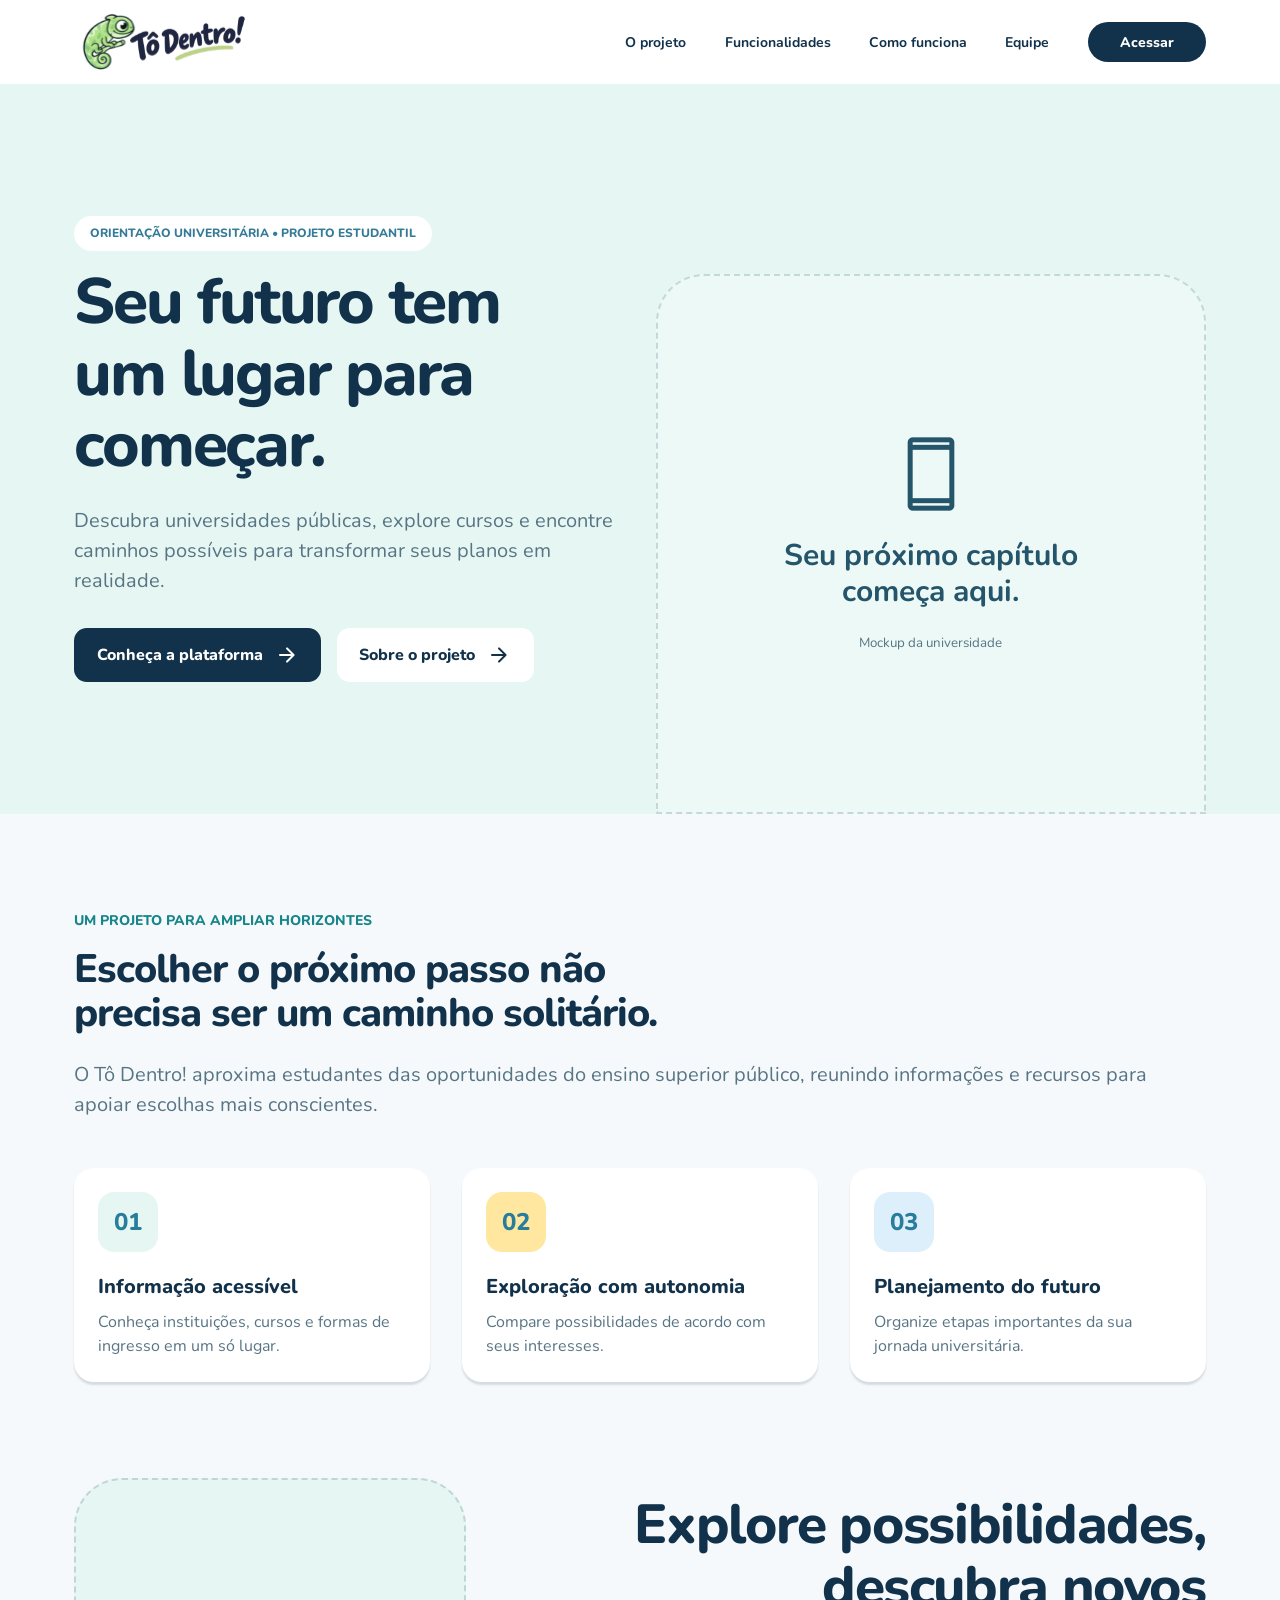
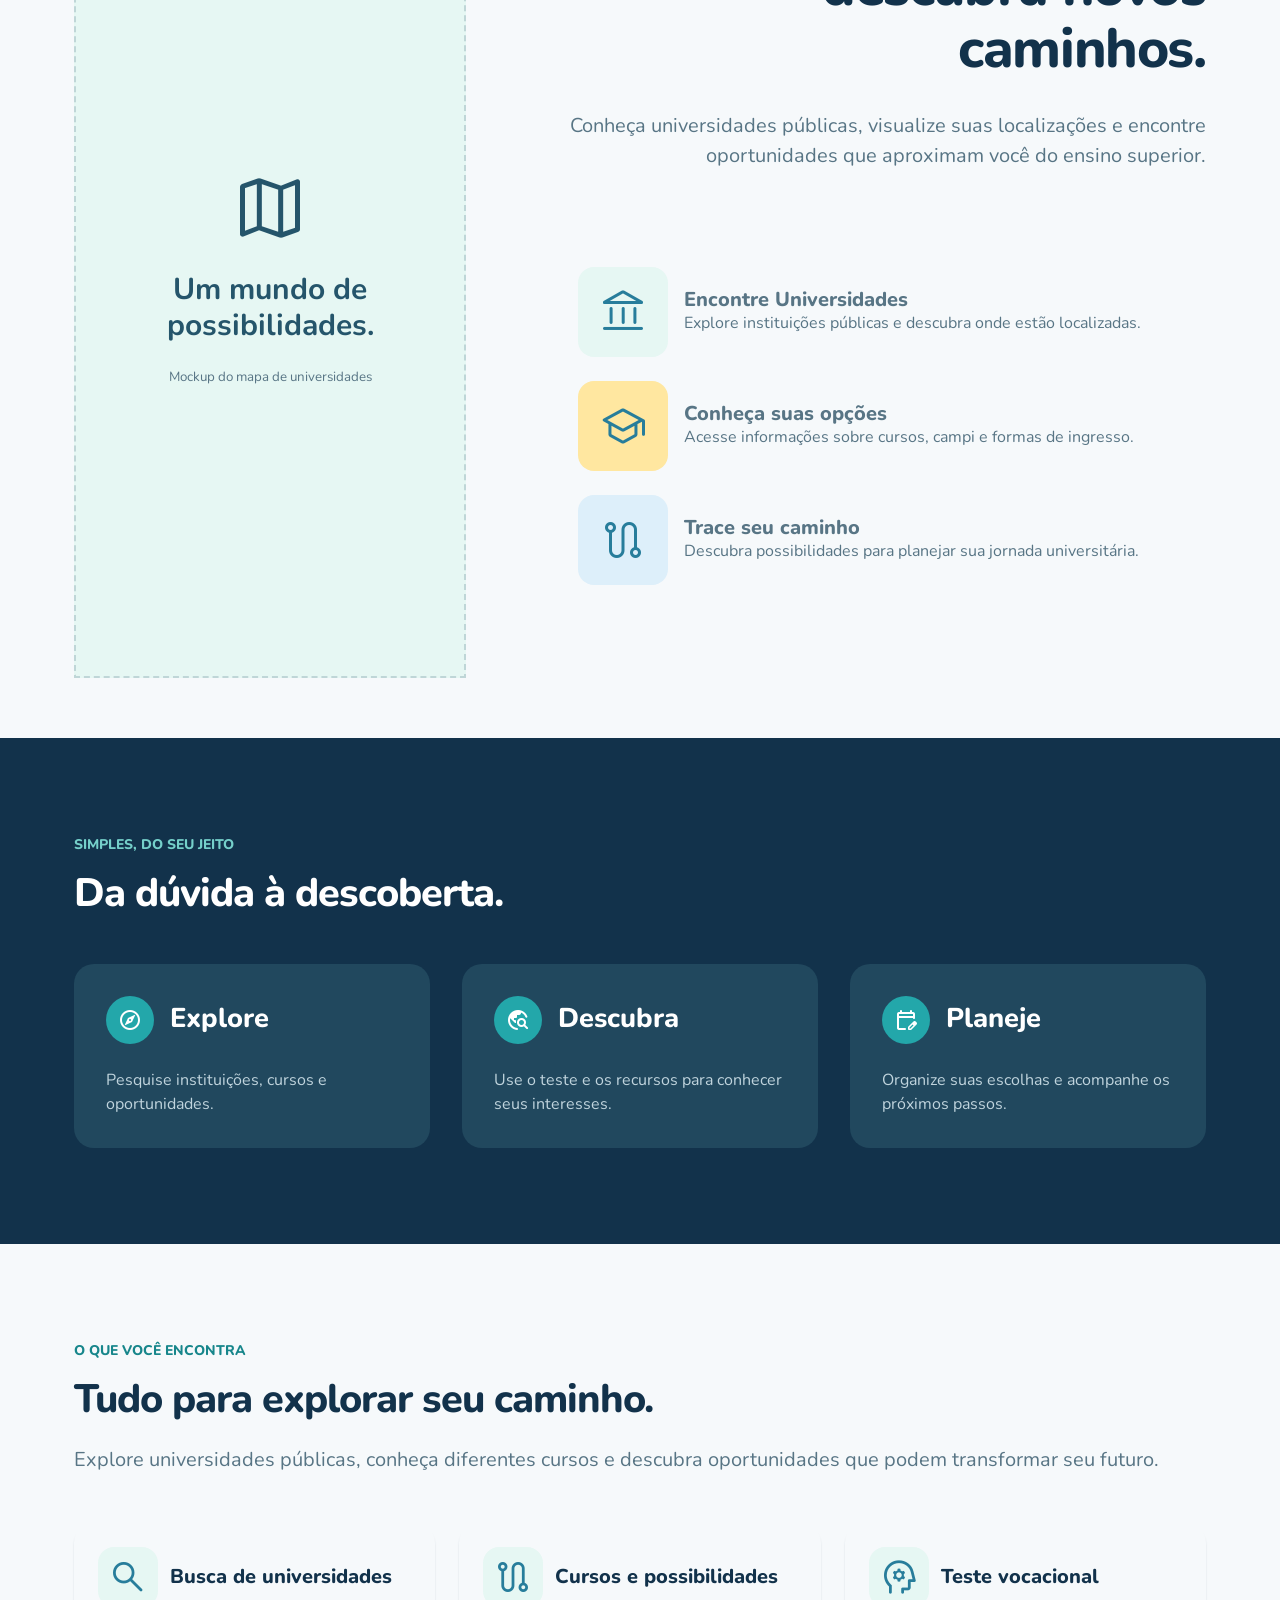
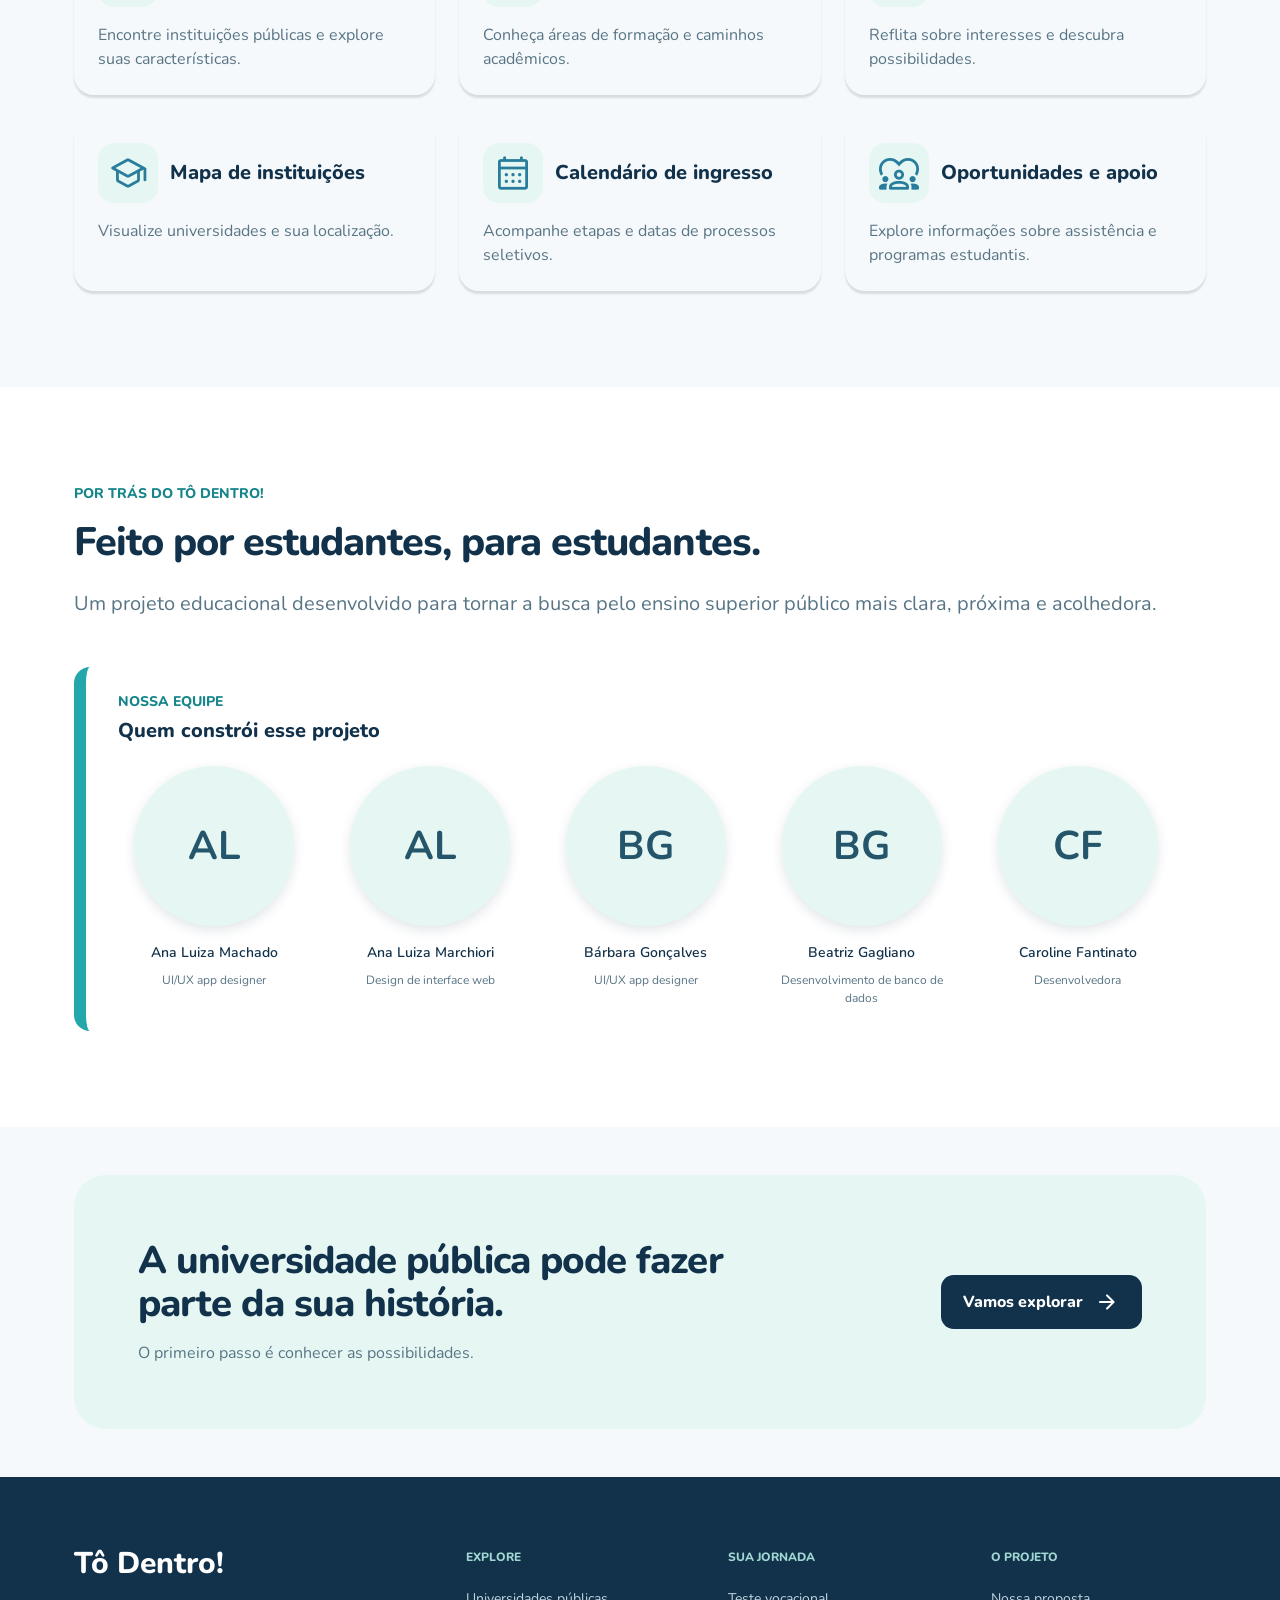
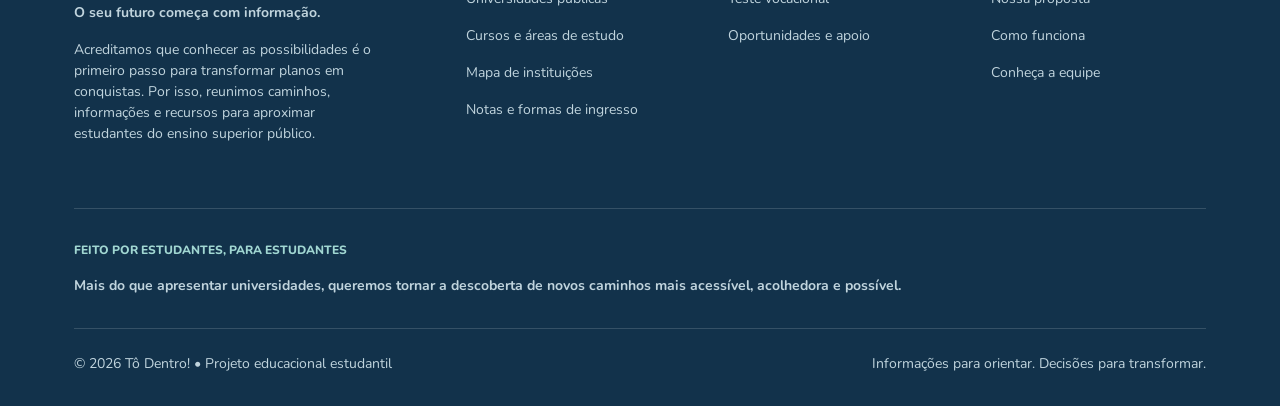
==== index.html @ 5c72fd30 "Initial commit" ====
<!DOCTYPE html>
<html lang="pt-BR">
<head>
  <meta charset="UTF-8">
  <meta name="viewport" content="width=device-width, initial-scale=1.0">
  <meta name="description" content="Conheça o Tô Dentro!: um projeto feito por estudantes para aproximar você das universidades públicas e dos caminhos para o ensino superior.">
  <meta name="theme-color" content="#12324b">
  <title>Tô Dentro! | Seu futuro tem um lugar para começar</title>
  <link rel="stylesheet" href="css/main.css">
  <script src="js/config.js" defer></script>
  <script src="js/components/site-header.js" defer></script>
  <script src="js/components/site-footer.js" defer></script>
  <script src="js/home.js" defer></script>
</head>
<body>
  <a class="skip-link" href="#conteudo">Pular para o conteúdo</a>
  <site-header></site-header>
  <main id="conteudo">
    <section class="hero" aria-labelledby="hero-title">
      <div class="container hero-layout">
        <div class="hero-copy">
          <span class="eyebrow hero-tag">Orientação universitária • Projeto estudantil</span>
          <h1 id="hero-title">Seu futuro tem<br> um lugar para<br> começar.</h1>
          <p>Descubra universidades públicas, explore cursos e encontre caminhos possíveis para transformar seus planos em realidade.</p>
          <div class="button-group"><a class="button" data-platform-link>Conheça a plataforma <span class="material-symbols-rounded" aria-hidden="true">arrow_forward</span></a><a class="button button-light" href="#projeto">Sobre o projeto <span class="material-symbols-rounded" aria-hidden="true">arrow_forward</span></a></div>
        </div>
        <figure class="hero-media asset-slot"><img src="assets/images/mockups/hero-universidade.png" alt="Tela de uma universidade no Tô Dentro!, apresentada em um celular" fetchpriority="high"><figcaption class="asset-placeholder" hidden><span class="material-symbols-rounded" aria-hidden="true">smartphone</span><strong>Seu próximo capítulo<br>começa aqui.</strong><small>Mockup da universidade</small></figcaption></figure>
      </div>
    </section>
    <section class="section project" id="projeto" aria-labelledby="project-title">
      <div class="container"><span class="eyebrow">Um projeto para ampliar horizontes</span><h2 id="project-title">Escolher o próximo passo não<br> precisa ser um caminho solitário.</h2><p class="section-intro">O Tô Dentro! aproxima estudantes das oportunidades do ensino superior público, reunindo informações e recursos para apoiar escolhas mais conscientes.</p><div class="card-grid" id="benefit-list"></div></div>
    </section>
    <section class="discovery" aria-labelledby="discovery-title"><div class="container discovery-layout">
      <figure class="map-media asset-slot"><img src="assets/images/mockups/mapa-universidades.png" alt="Tela do mapa de universidades do Tô Dentro! em um celular" loading="lazy"><figcaption class="asset-placeholder" hidden><span class="material-symbols-rounded" aria-hidden="true">map</span><strong>Um mundo de<br>possibilidades.</strong><small>Mockup do mapa de universidades</small></figcaption></figure>
      <div class="discovery-copy"><h2 id="discovery-title">Explore possibilidades,<br> descubra novos<br> caminhos.</h2><p>Conheça universidades públicas, visualize suas localizações e encontre oportunidades que aproximam você do ensino superior.</p><div class="discovery-list" id="discovery-list"></div></div>
    </div></section>
    <section class="section journey" id="como-funciona" aria-labelledby="journey-title"><div class="container"><span class="eyebrow">Simples, do seu jeito</span><h2 id="journey-title">Da dúvida à descoberta.</h2><div class="card-grid" id="journey-list"></div></div></section>
    <section class="section features" id="funcionalidades" aria-labelledby="features-title"><div class="container"><span class="eyebrow">O que você encontra</span><h2 id="features-title">Tudo para explorar seu caminho.</h2><p class="section-intro">Explore universidades públicas, conheça diferentes cursos e descubra oportunidades que podem transformar seu futuro.</p><div class="card-grid feature-grid" id="feature-list"></div></div></section>
    <section class="section team" id="equipe" aria-labelledby="team-title"><div class="container"><span class="eyebrow">Por trás do Tô Dentro!</span><h2 id="team-title">Feito por estudantes, para estudantes.</h2><p class="section-intro">Um projeto educacional desenvolvido para tornar a busca pelo ensino superior público mais clara, próxima e acolhedora.</p><div class="team-panel"><span class="eyebrow">Nossa equipe</span><h3>Quem constrói esse projeto</h3><div class="team-grid" id="team-list"></div></div></div></section>
    <section class="cta-section"><div class="container"><div class="cta"><div><h2>A universidade pública pode fazer<br> parte da sua história.</h2><p>O primeiro passo é conhecer as possibilidades.</p></div><a class="button" data-platform-link>Vamos explorar <span class="material-symbols-rounded" aria-hidden="true">arrow_forward</span></a></div></div></section>
  </main>
  <site-footer></site-footer>
</body>
</html>
---- css/main.css ----
/* Fontes e ícones são carregados uma única vez, por este ponto de entrada. */
@import url('./base/fonts.css');
@import url('./base/reset.css');
@import url('./base/tokens.css');
@import url('./base/global.css');
@import url('./components/layout.css');
@import url('./pages/home.css');
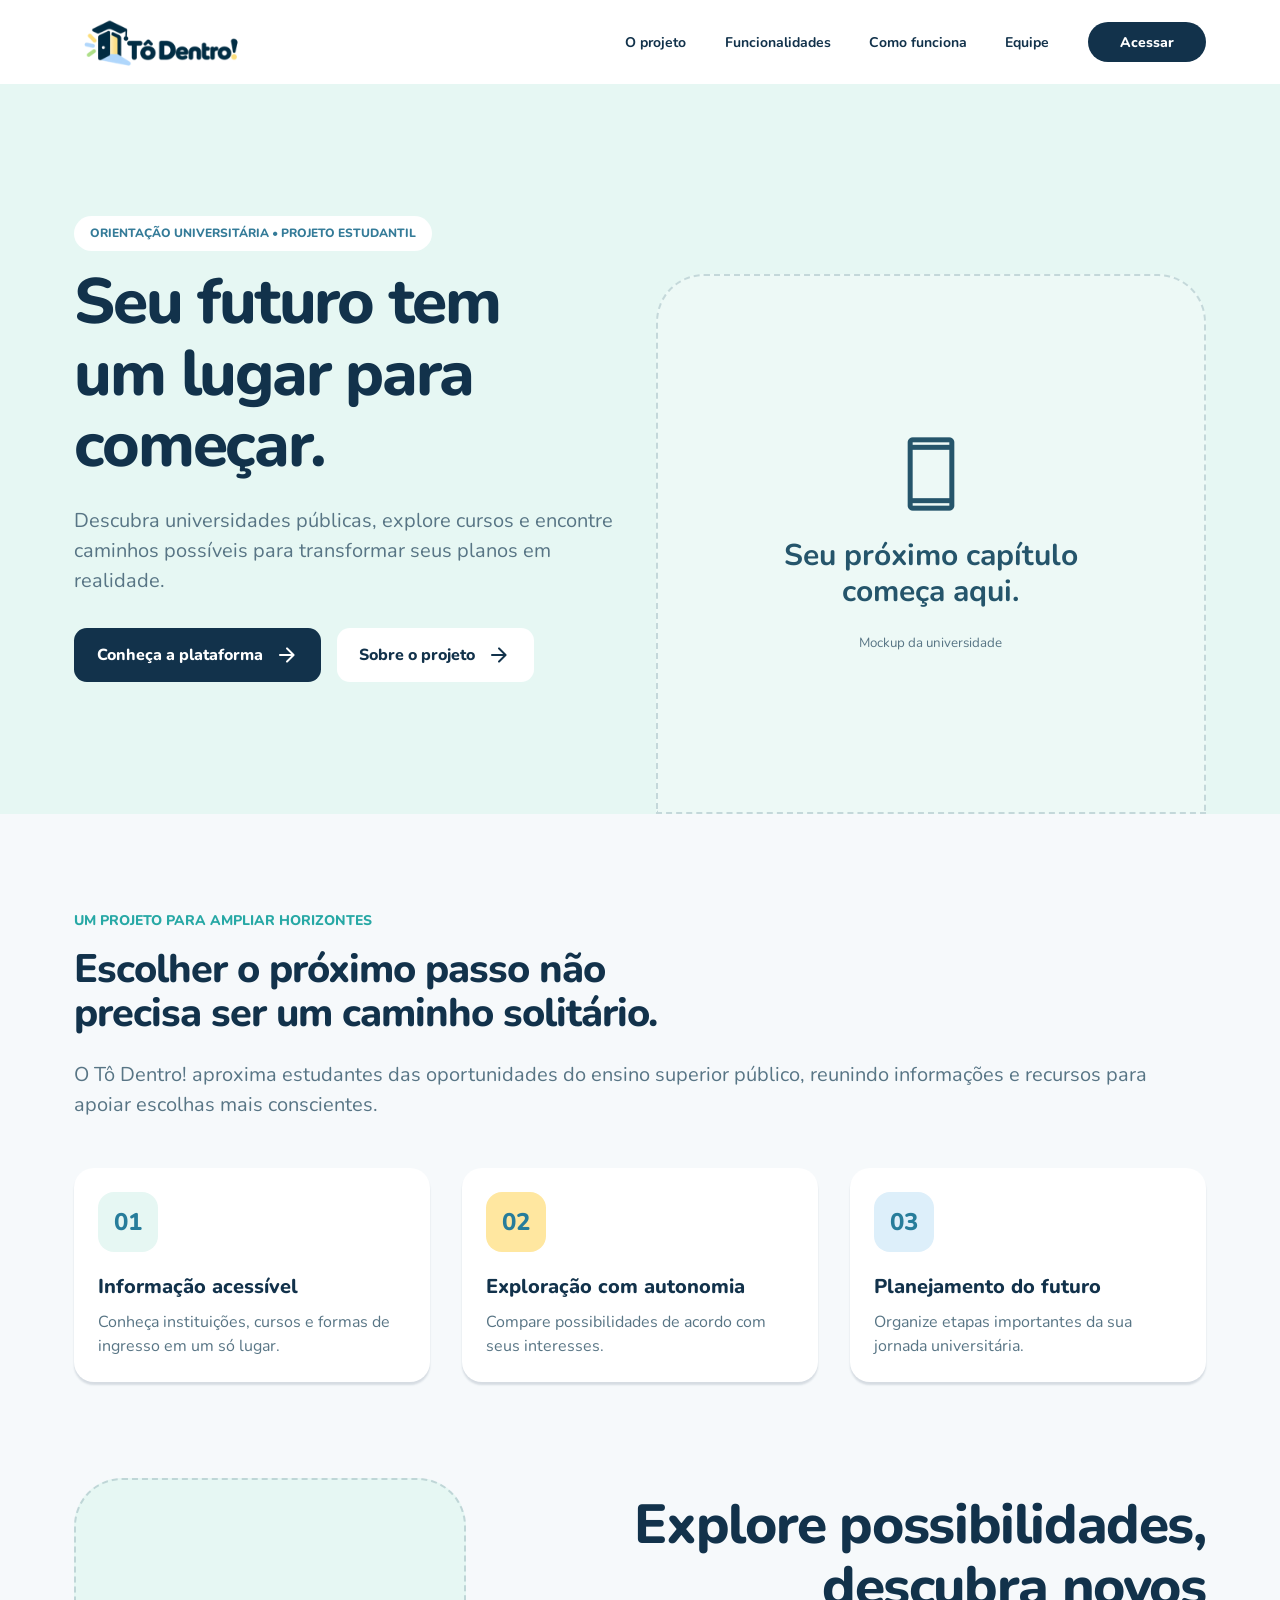
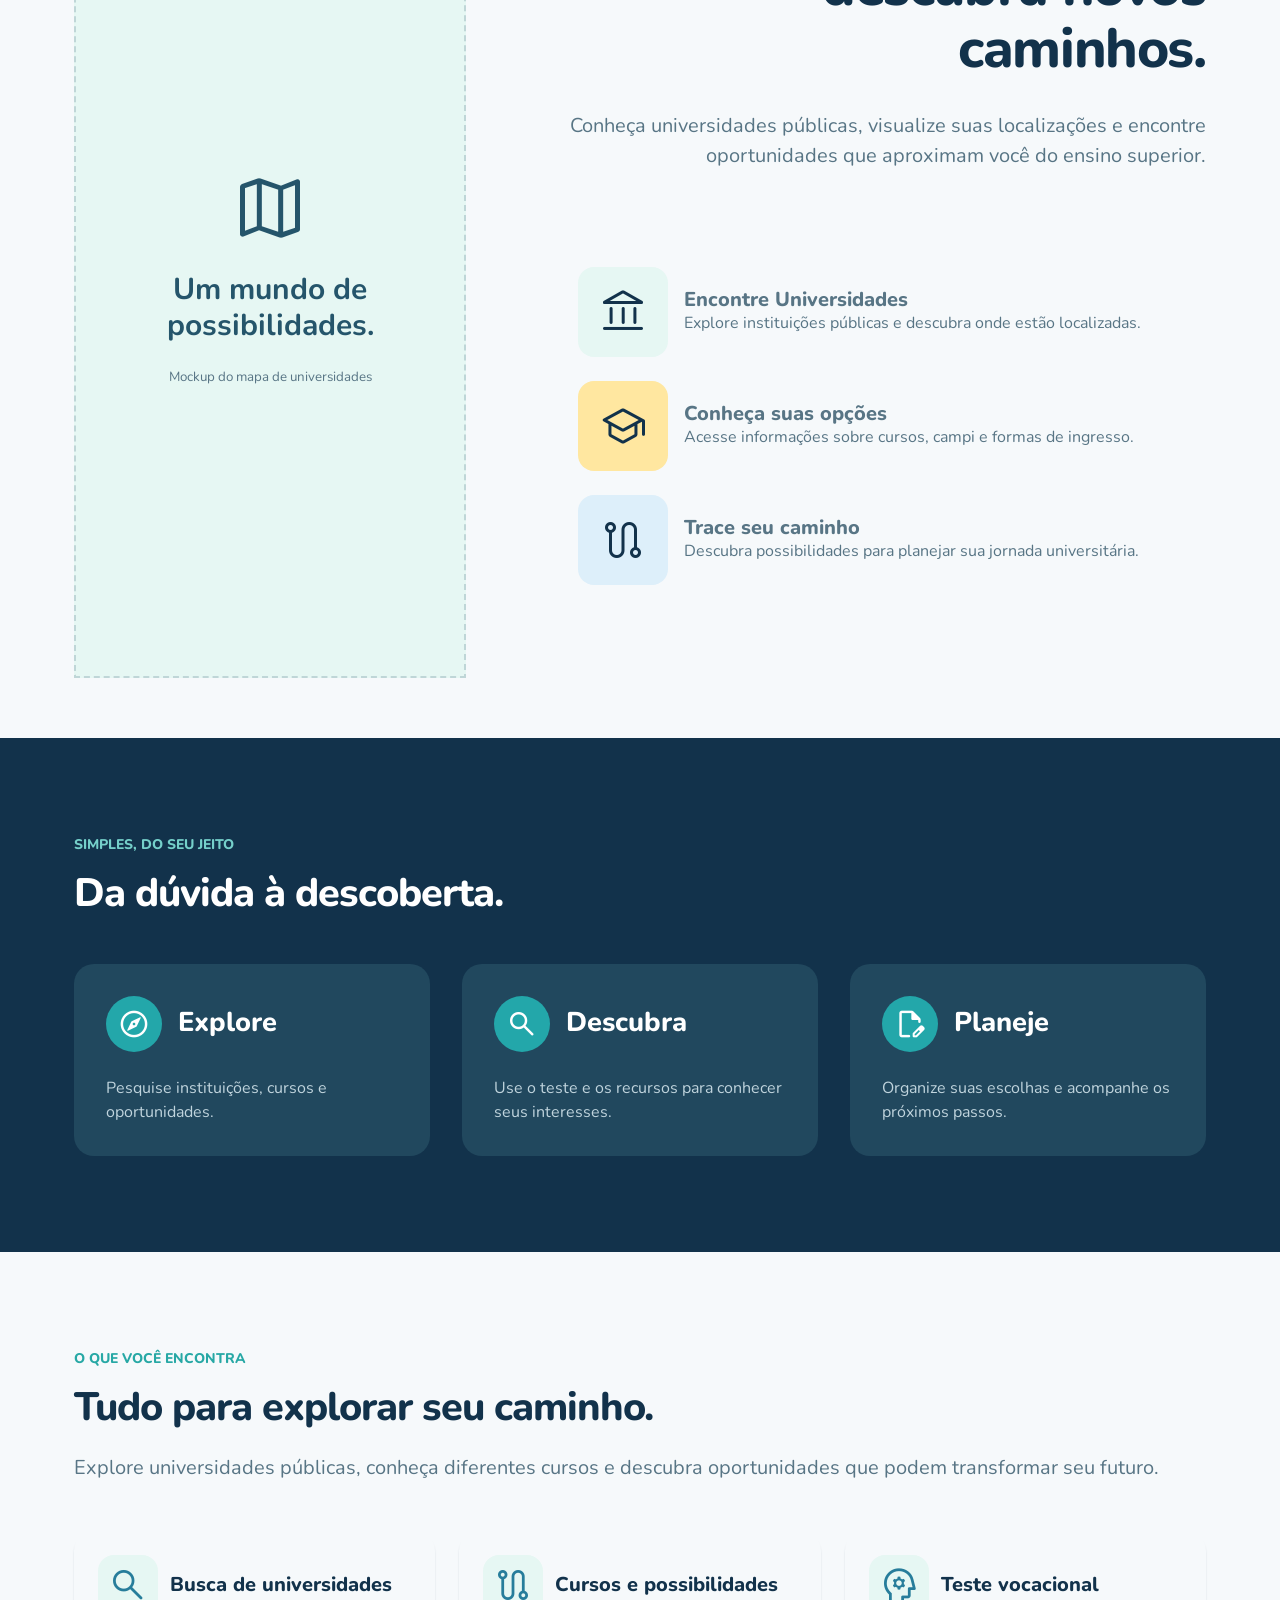
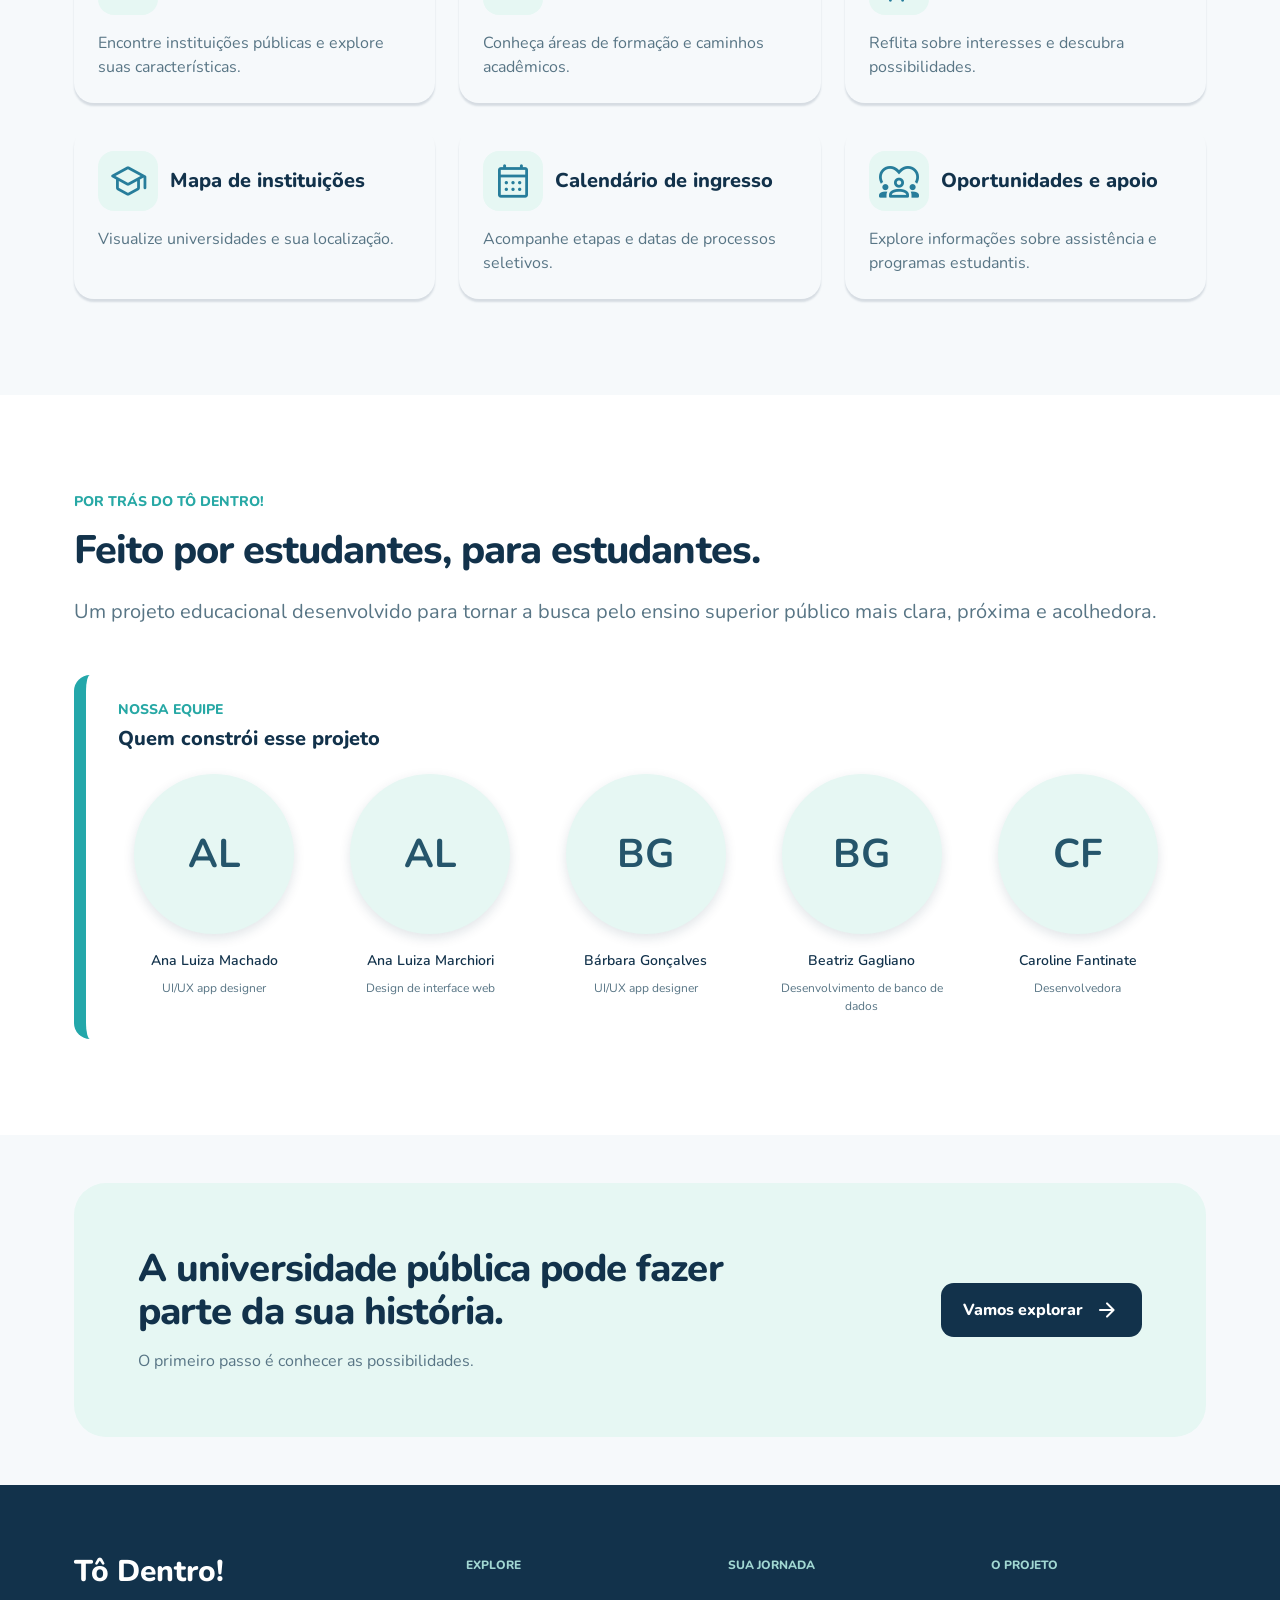
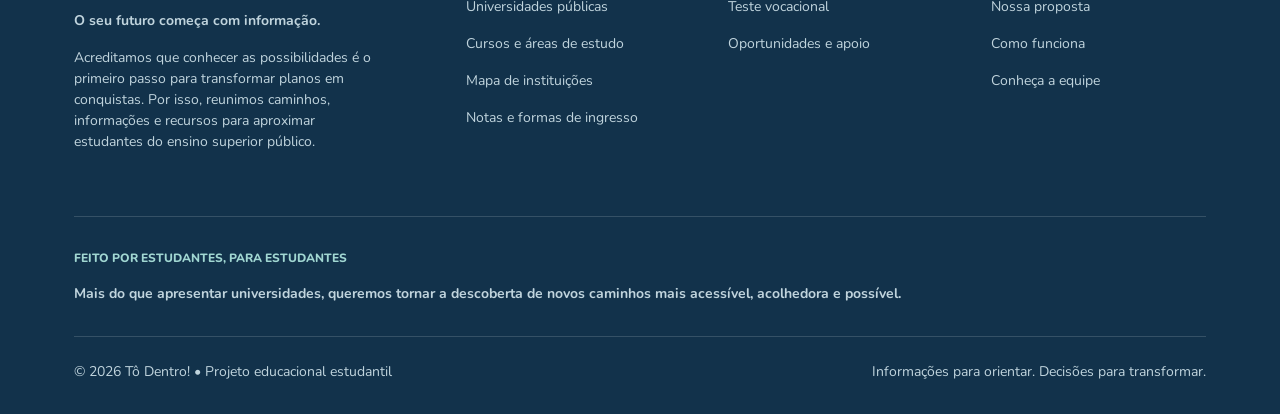
==== commit 62c715f6: "Refactor CSS styles for improved readability and organization" ====
--- a/index.html
+++ b/index.html
@@ -1,44 +1,110 @@
 <!DOCTYPE html>
 <html lang="pt-BR">
+
 <head>
-  <meta charset="UTF-8">
-  <meta name="viewport" content="width=device-width, initial-scale=1.0">
-  <meta name="description" content="Conheça o Tô Dentro!: um projeto feito por estudantes para aproximar você das universidades públicas e dos caminhos para o ensino superior.">
-  <meta name="theme-color" content="#12324b">
-  <title>Tô Dentro! | Seu futuro tem um lugar para começar</title>
-  <link rel="stylesheet" href="css/main.css">
-  <script src="js/config.js" defer></script>
-  <script src="js/components/site-header.js" defer></script>
-  <script src="js/components/site-footer.js" defer></script>
-  <script src="js/home.js" defer></script>
+    <meta charset="UTF-8">
+    <meta name="viewport" content="width=device-width, initial-scale=1.0">
+    <meta name="description"
+        content="Conheça o Tô Dentro!: um projeto feito por estudantes para aproximar você das universidades públicas e dos caminhos para o ensino superior.">
+    <meta name="theme-color" content="#12324b">
+    <title>Tô Dentro! | Seu futuro tem um lugar para começar</title>
+    <link rel="stylesheet" href="css/main.css">
+    <script src="js/config.js" defer></script>
+    <script src="js/components/site-header.js" defer></script>
+    <script src="js/components/site-footer.js" defer></script>
+    <script src="js/home.js" defer></script>
 </head>
+
 <body>
-  <a class="skip-link" href="#conteudo">Pular para o conteúdo</a>
-  <site-header></site-header>
-  <main id="conteudo">
-    <section class="hero" aria-labelledby="hero-title">
-      <div class="container hero-layout">
-        <div class="hero-copy">
-          <span class="eyebrow hero-tag">Orientação universitária • Projeto estudantil</span>
-          <h1 id="hero-title">Seu futuro tem<br> um lugar para<br> começar.</h1>
-          <p>Descubra universidades públicas, explore cursos e encontre caminhos possíveis para transformar seus planos em realidade.</p>
-          <div class="button-group"><a class="button" data-platform-link>Conheça a plataforma <span class="material-symbols-rounded" aria-hidden="true">arrow_forward</span></a><a class="button button-light" href="#projeto">Sobre o projeto <span class="material-symbols-rounded" aria-hidden="true">arrow_forward</span></a></div>
-        </div>
-        <figure class="hero-media asset-slot"><img src="assets/images/mockups/hero-universidade.png" alt="Tela de uma universidade no Tô Dentro!, apresentada em um celular" fetchpriority="high"><figcaption class="asset-placeholder" hidden><span class="material-symbols-rounded" aria-hidden="true">smartphone</span><strong>Seu próximo capítulo<br>começa aqui.</strong><small>Mockup da universidade</small></figcaption></figure>
-      </div>
-    </section>
-    <section class="section project" id="projeto" aria-labelledby="project-title">
-      <div class="container"><span class="eyebrow">Um projeto para ampliar horizontes</span><h2 id="project-title">Escolher o próximo passo não<br> precisa ser um caminho solitário.</h2><p class="section-intro">O Tô Dentro! aproxima estudantes das oportunidades do ensino superior público, reunindo informações e recursos para apoiar escolhas mais conscientes.</p><div class="card-grid" id="benefit-list"></div></div>
-    </section>
-    <section class="discovery" aria-labelledby="discovery-title"><div class="container discovery-layout">
-      <figure class="map-media asset-slot"><img src="assets/images/mockups/mapa-universidades.png" alt="Tela do mapa de universidades do Tô Dentro! em um celular" loading="lazy"><figcaption class="asset-placeholder" hidden><span class="material-symbols-rounded" aria-hidden="true">map</span><strong>Um mundo de<br>possibilidades.</strong><small>Mockup do mapa de universidades</small></figcaption></figure>
-      <div class="discovery-copy"><h2 id="discovery-title">Explore possibilidades,<br> descubra novos<br> caminhos.</h2><p>Conheça universidades públicas, visualize suas localizações e encontre oportunidades que aproximam você do ensino superior.</p><div class="discovery-list" id="discovery-list"></div></div>
-    </div></section>
-    <section class="section journey" id="como-funciona" aria-labelledby="journey-title"><div class="container"><span class="eyebrow">Simples, do seu jeito</span><h2 id="journey-title">Da dúvida à descoberta.</h2><div class="card-grid" id="journey-list"></div></div></section>
-    <section class="section features" id="funcionalidades" aria-labelledby="features-title"><div class="container"><span class="eyebrow">O que você encontra</span><h2 id="features-title">Tudo para explorar seu caminho.</h2><p class="section-intro">Explore universidades públicas, conheça diferentes cursos e descubra oportunidades que podem transformar seu futuro.</p><div class="card-grid feature-grid" id="feature-list"></div></div></section>
-    <section class="section team" id="equipe" aria-labelledby="team-title"><div class="container"><span class="eyebrow">Por trás do Tô Dentro!</span><h2 id="team-title">Feito por estudantes, para estudantes.</h2><p class="section-intro">Um projeto educacional desenvolvido para tornar a busca pelo ensino superior público mais clara, próxima e acolhedora.</p><div class="team-panel"><span class="eyebrow">Nossa equipe</span><h3>Quem constrói esse projeto</h3><div class="team-grid" id="team-list"></div></div></div></section>
-    <section class="cta-section"><div class="container"><div class="cta"><div><h2>A universidade pública pode fazer<br> parte da sua história.</h2><p>O primeiro passo é conhecer as possibilidades.</p></div><a class="button" data-platform-link>Vamos explorar <span class="material-symbols-rounded" aria-hidden="true">arrow_forward</span></a></div></div></section>
-  </main>
-  <site-footer></site-footer>
+    <a class="skip-link" href="#conteudo">Pular para o conteúdo</a>
+    <site-header></site-header>
+    <main id="conteudo">
+        <section class="hero" aria-labelledby="hero-title">
+            <div class="container hero-layout">
+                <div class="hero-copy">
+                    <span class="eyebrow hero-tag">Orientação universitária • Projeto estudantil</span>
+                    <h1 id="hero-title">Seu futuro tem<br> um lugar para<br> começar.</h1>
+                    <p>Descubra universidades públicas, explore cursos e encontre caminhos possíveis para transformar
+                        seus planos em realidade.</p>
+                    <div class="button-group"><a class="button" data-platform-link>Conheça a plataforma <span
+                                class="material-symbols-rounded" aria-hidden="true">arrow_forward</span></a><a
+                            class="button button-light" href="#projeto">Sobre o projeto <span
+                                class="material-symbols-rounded" aria-hidden="true">arrow_forward</span></a></div>
+                </div>
+                <figure class="hero-media asset-slot"><img src="assets/images/mockups/hero-universidade.png"
+                        alt="Tela de uma universidade no Tô Dentro!, apresentada em um celular" fetchpriority="high">
+                    <figcaption class="asset-placeholder" hidden><span class="material-symbols-rounded"
+                            aria-hidden="true">smartphone</span><strong>Seu próximo capítulo<br>começa
+                            aqui.</strong><small>Mockup da universidade</small></figcaption>
+                </figure>
+            </div>
+        </section>
+
+        <section class="section project" id="projeto" aria-labelledby="project-title">
+            <div class="container"><span class="eyebrow">Um projeto para ampliar horizontes</span>
+                <h2 id="project-title">Escolher o próximo passo não<br> precisa ser um caminho solitário.</h2>
+                <p class="section-intro">O Tô Dentro! aproxima estudantes das oportunidades do ensino superior público,
+                    reunindo informações e recursos para apoiar escolhas mais conscientes.</p>
+                <div class="card-grid" id="benefit-list"></div>
+            </div>
+        </section>
+
+        <section class="discovery" aria-labelledby="discovery-title">
+            <div class="container discovery-layout">
+                <figure class="map-media asset-slot"><img src="assets/images/mockups/mapa-universidades.png"
+                        alt="Tela do mapa de universidades do Tô Dentro! em um celular" loading="lazy">
+                    <figcaption class="asset-placeholder" hidden><span class="material-symbols-rounded"
+                            aria-hidden="true">map</span><strong>Um mundo de<br>possibilidades.</strong><small>Mockup do
+                            mapa de universidades</small></figcaption>
+                </figure>
+                <div class="discovery-copy">
+                    <h2 id="discovery-title">Explore possibilidades,<br> descubra novos<br> caminhos.</h2>
+                    <p>Conheça universidades públicas, visualize suas localizações e encontre oportunidades que
+                        aproximam você do ensino superior.</p>
+                    <div class="discovery-list" id="discovery-list"></div>
+                </div>
+            </div>
+        </section>
+
+        <section class="section journey" id="como-funciona" aria-labelledby="journey-title">
+            <div class="container"><span class="eyebrow">Simples, do seu jeito</span>
+                <h2 id="journey-title">Da dúvida à descoberta.</h2>
+                <div class="card-grid" id="journey-list"></div>
+            </div>
+        </section>
+        <section class="section features" id="funcionalidades" aria-labelledby="features-title">
+            <div class="container"><span class="eyebrow">O que você encontra</span>
+                <h2 id="features-title">Tudo para explorar seu caminho.</h2>
+                <p class="section-intro">Explore universidades públicas, conheça diferentes cursos e descubra
+                    oportunidades que podem transformar seu futuro.</p>
+                <div class="card-grid feature-grid" id="feature-list"></div>
+            </div>
+        </section>
+        
+        <section class="section team" id="equipe" aria-labelledby="team-title">
+            <div class="container"><span class="eyebrow">Por trás do Tô Dentro!</span>
+                <h2 id="team-title">Feito por estudantes, para estudantes.</h2>
+                <p class="section-intro">Um projeto educacional desenvolvido para tornar a busca pelo ensino superior
+                    público mais clara, próxima e acolhedora.</p>
+                <div class="team-panel"><span class="eyebrow">Nossa equipe</span>
+                    <h3>Quem constrói esse projeto</h3>
+                    <div class="team-grid" id="team-list"></div>
+                </div>
+            </div>
+        </section>
+        <section class="cta-section">
+            <div class="container">
+                <div class="cta">
+                    <div>
+                        <h2>A universidade pública pode fazer<br> parte da sua história.</h2>
+                        <p>O primeiro passo é conhecer as possibilidades.</p>
+                    </div><a class="button" data-platform-link>Vamos explorar <span class="material-symbols-rounded"
+                            aria-hidden="true">arrow_forward</span></a>
+                </div>
+            </div>
+        </section>
+    </main>
+    <site-footer></site-footer>
 </body>
-</html>
+
+</html>
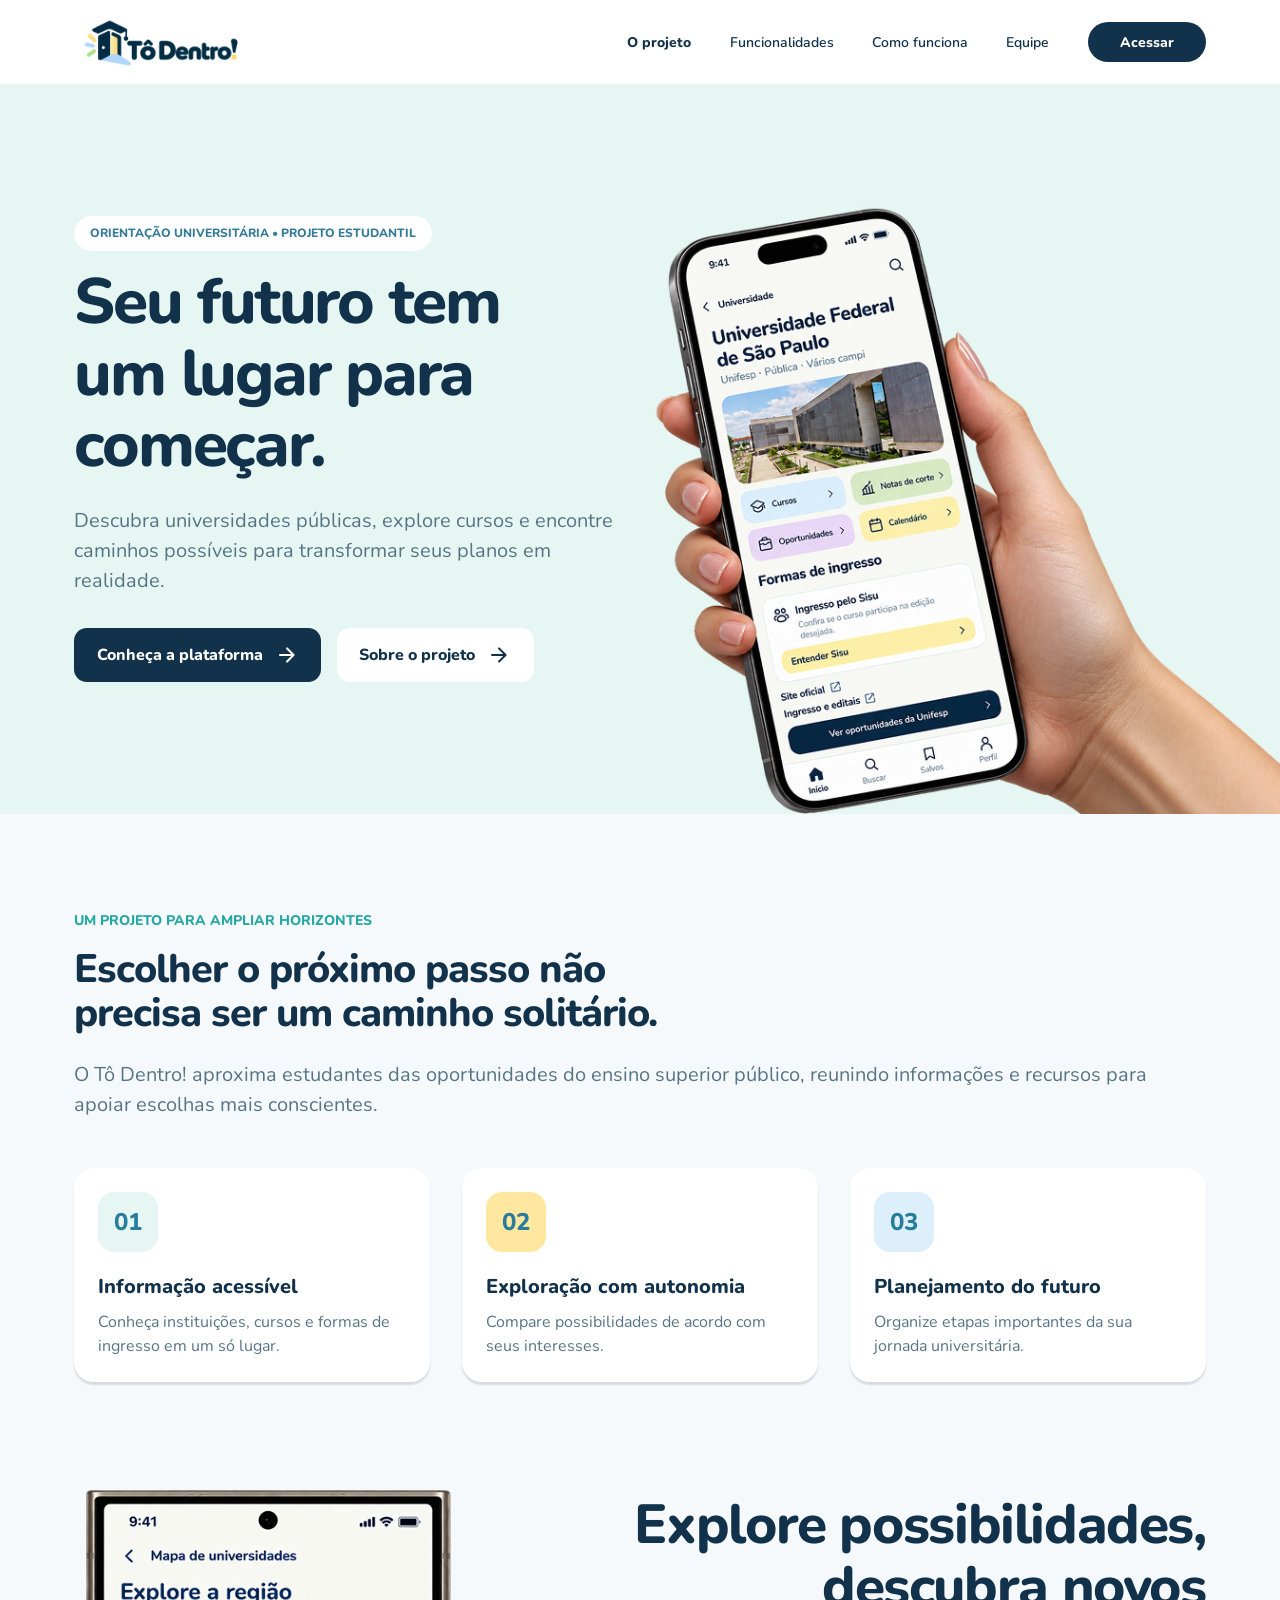
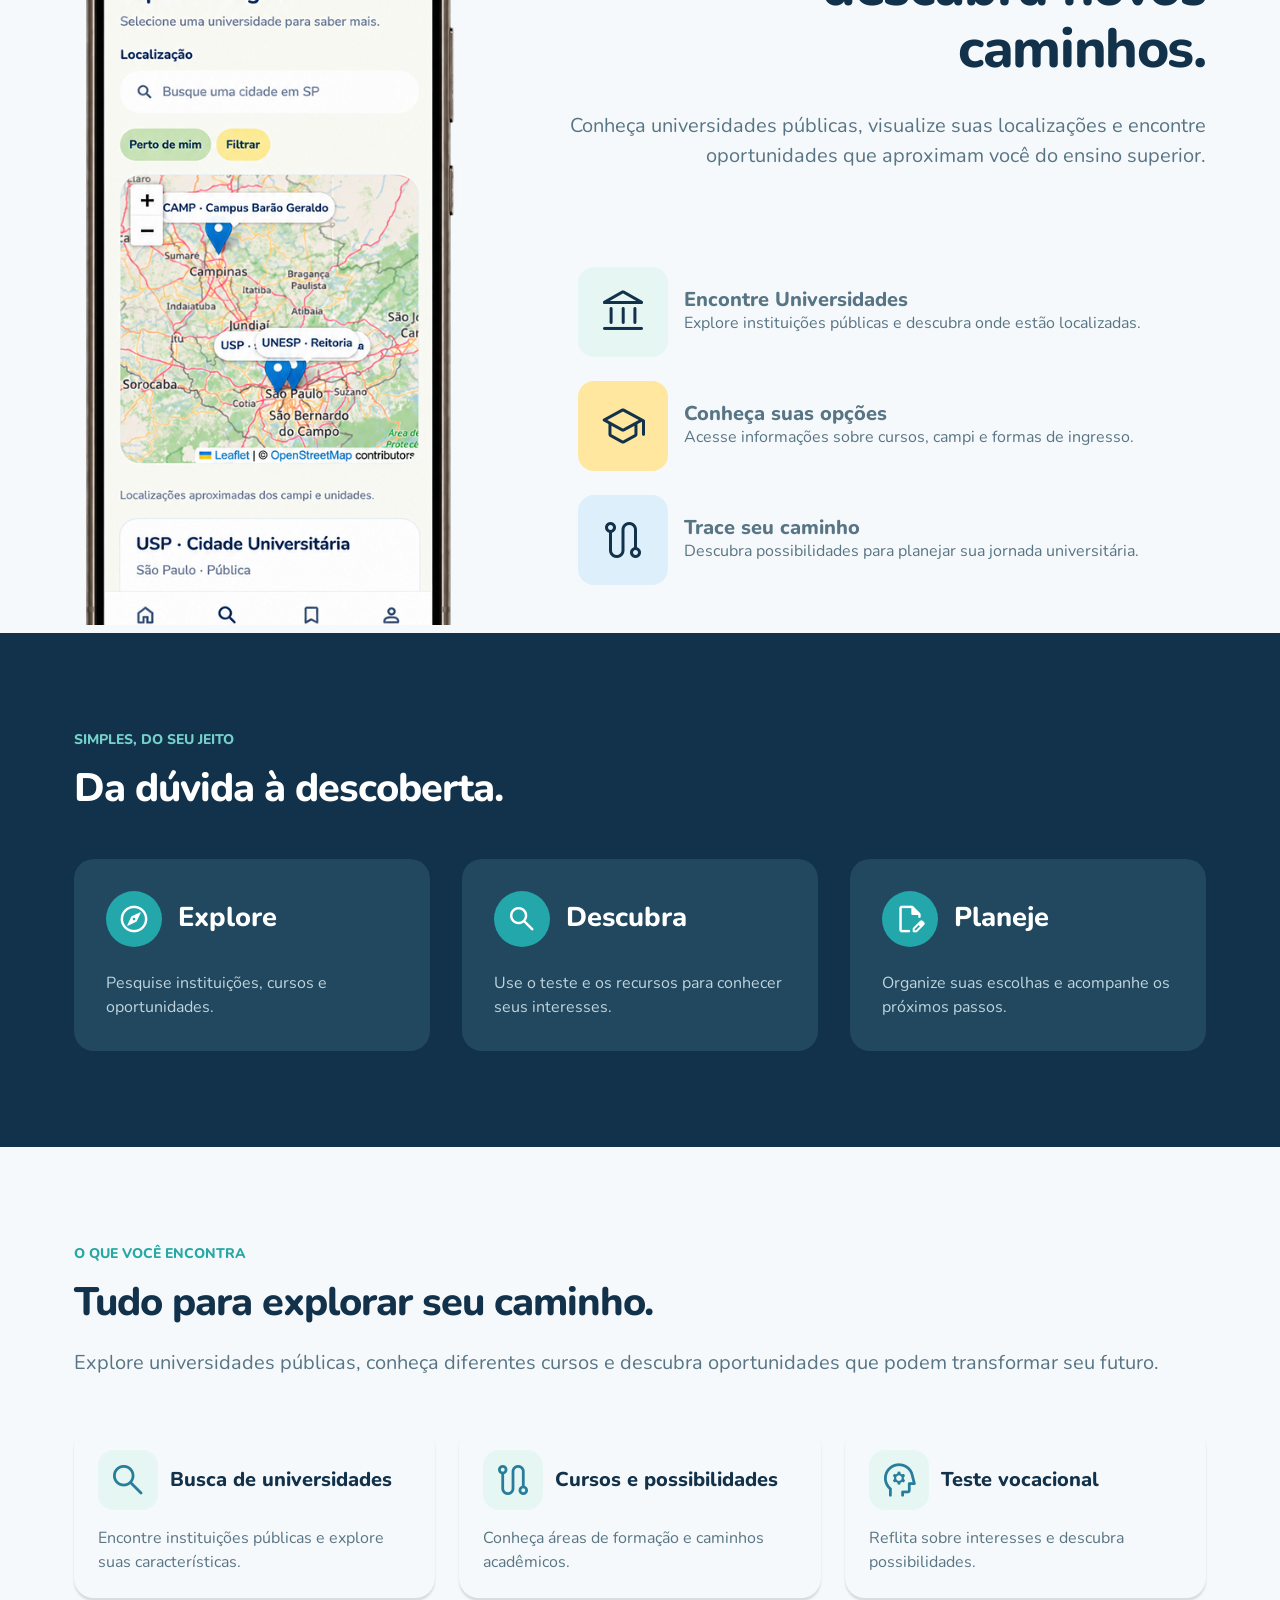
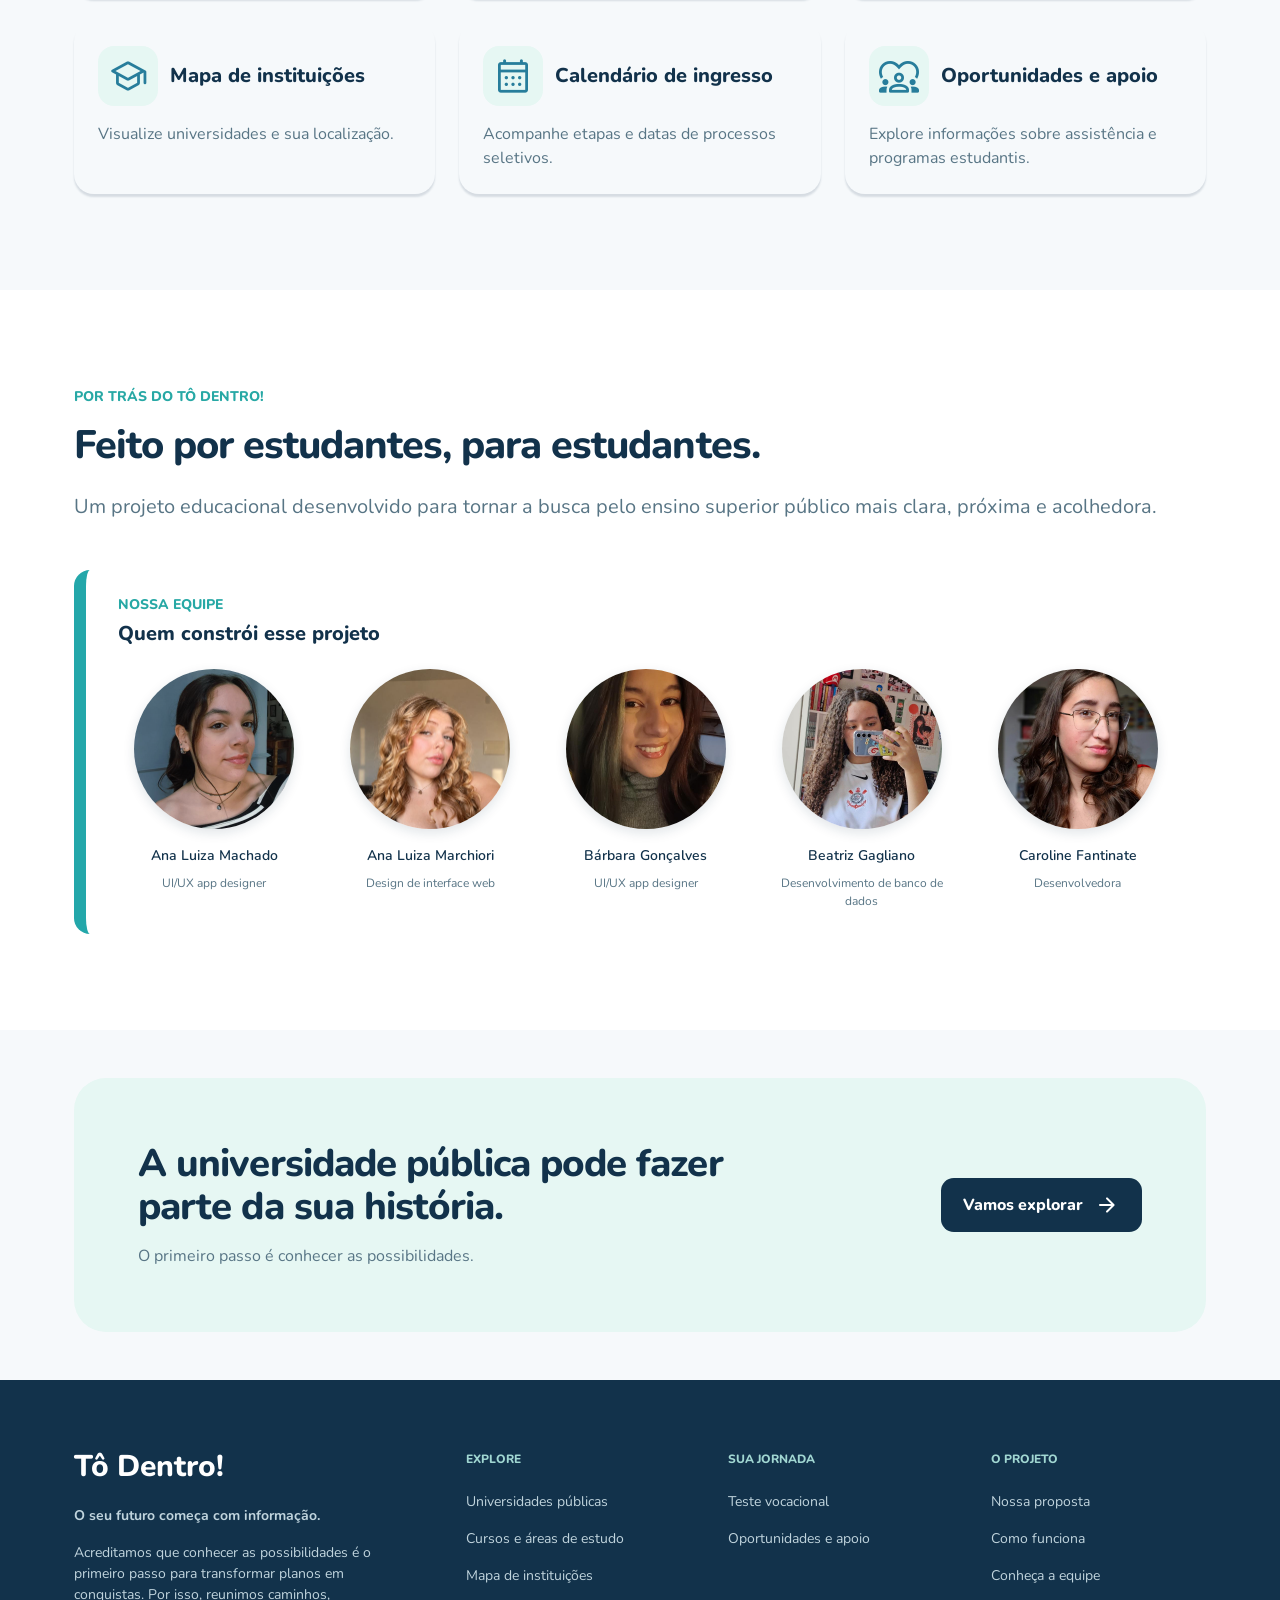
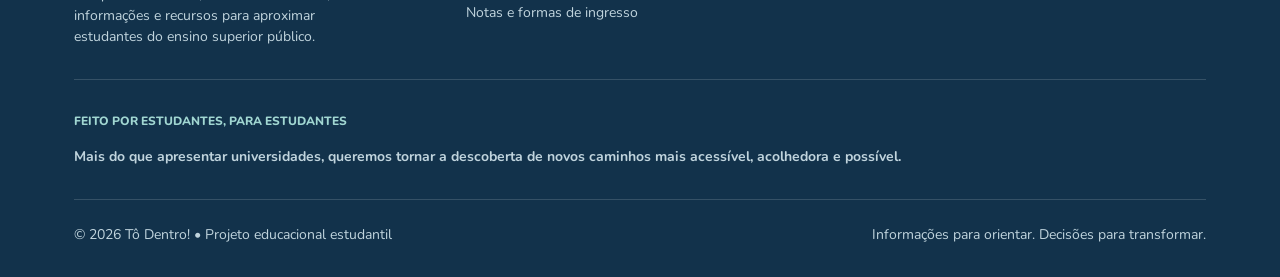
==== commit f08232a1: "add images and mockup" ====
--- a/index.html
+++ b/index.html
@@ -9,15 +9,13 @@
     <meta name="theme-color" content="#12324b">
     <title>Tô Dentro! | Seu futuro tem um lugar para começar</title>
     <link rel="stylesheet" href="css/main.css">
-    <script src="js/config.js" defer></script>
-    <script src="js/components/site-header.js" defer></script>
-    <script src="js/components/site-footer.js" defer></script>
-    <script src="js/home.js" defer></script>
+    <link rel="shortcut icon" href="assets/images/brand/icon.png" type="image/x-icon">
 </head>
 
 <body>
     <a class="skip-link" href="#conteudo">Pular para o conteúdo</a>
     <site-header></site-header>
+
     <main id="conteudo">
         <section class="hero" aria-labelledby="hero-title">
             <div class="container hero-layout">
@@ -31,11 +29,8 @@
                             class="button button-light" href="#projeto">Sobre o projeto <span
                                 class="material-symbols-rounded" aria-hidden="true">arrow_forward</span></a></div>
                 </div>
-                <figure class="hero-media asset-slot"><img src="assets/images/mockups/hero-universidade.png"
+                <figure class="hero-media"><img src="assets/images/mockups/hero-universidade.png"
                         alt="Tela de uma universidade no Tô Dentro!, apresentada em um celular" fetchpriority="high">
-                    <figcaption class="asset-placeholder" hidden><span class="material-symbols-rounded"
-                            aria-hidden="true">smartphone</span><strong>Seu próximo capítulo<br>começa
-                            aqui.</strong><small>Mockup da universidade</small></figcaption>
                 </figure>
             </div>
         </section>
@@ -51,11 +46,8 @@
 
         <section class="discovery" aria-labelledby="discovery-title">
             <div class="container discovery-layout">
-                <figure class="map-media asset-slot"><img src="assets/images/mockups/mapa-universidades.png"
+                <figure class="map-media"><img src="assets/images/mockups/mapa-universidades.png"
                         alt="Tela do mapa de universidades do Tô Dentro! em um celular" loading="lazy">
-                    <figcaption class="asset-placeholder" hidden><span class="material-symbols-rounded"
-                            aria-hidden="true">map</span><strong>Um mundo de<br>possibilidades.</strong><small>Mockup do
-                            mapa de universidades</small></figcaption>
                 </figure>
                 <div class="discovery-copy">
                     <h2 id="discovery-title">Explore possibilidades,<br> descubra novos<br> caminhos.</h2>
@@ -80,7 +72,7 @@
                 <div class="card-grid feature-grid" id="feature-list"></div>
             </div>
         </section>
-        
+
         <section class="section team" id="equipe" aria-labelledby="team-title">
             <div class="container"><span class="eyebrow">Por trás do Tô Dentro!</span>
                 <h2 id="team-title">Feito por estudantes, para estudantes.</h2>
@@ -98,13 +90,20 @@
                     <div>
                         <h2>A universidade pública pode fazer<br> parte da sua história.</h2>
                         <p>O primeiro passo é conhecer as possibilidades.</p>
-                    </div><a class="button" data-platform-link>Vamos explorar <span class="material-symbols-rounded"
-                            aria-hidden="true">arrow_forward</span></a>
+                    </div>
+                    <a class="button" data-platform-link>Vamos explorar
+                        <span class="material-symbols-rounded" aria-hidden="true">arrow_forward</span>
+                    </a>
                 </div>
             </div>
         </section>
     </main>
     <site-footer></site-footer>
+
+    <script src="js/config.js" defer></script>
+    <script src="js/components/site-header.js" defer></script>
+    <script src="js/components/site-footer.js" defer></script>
+    <script src="js/home.js" defer></script>
 </body>
 
 </html>
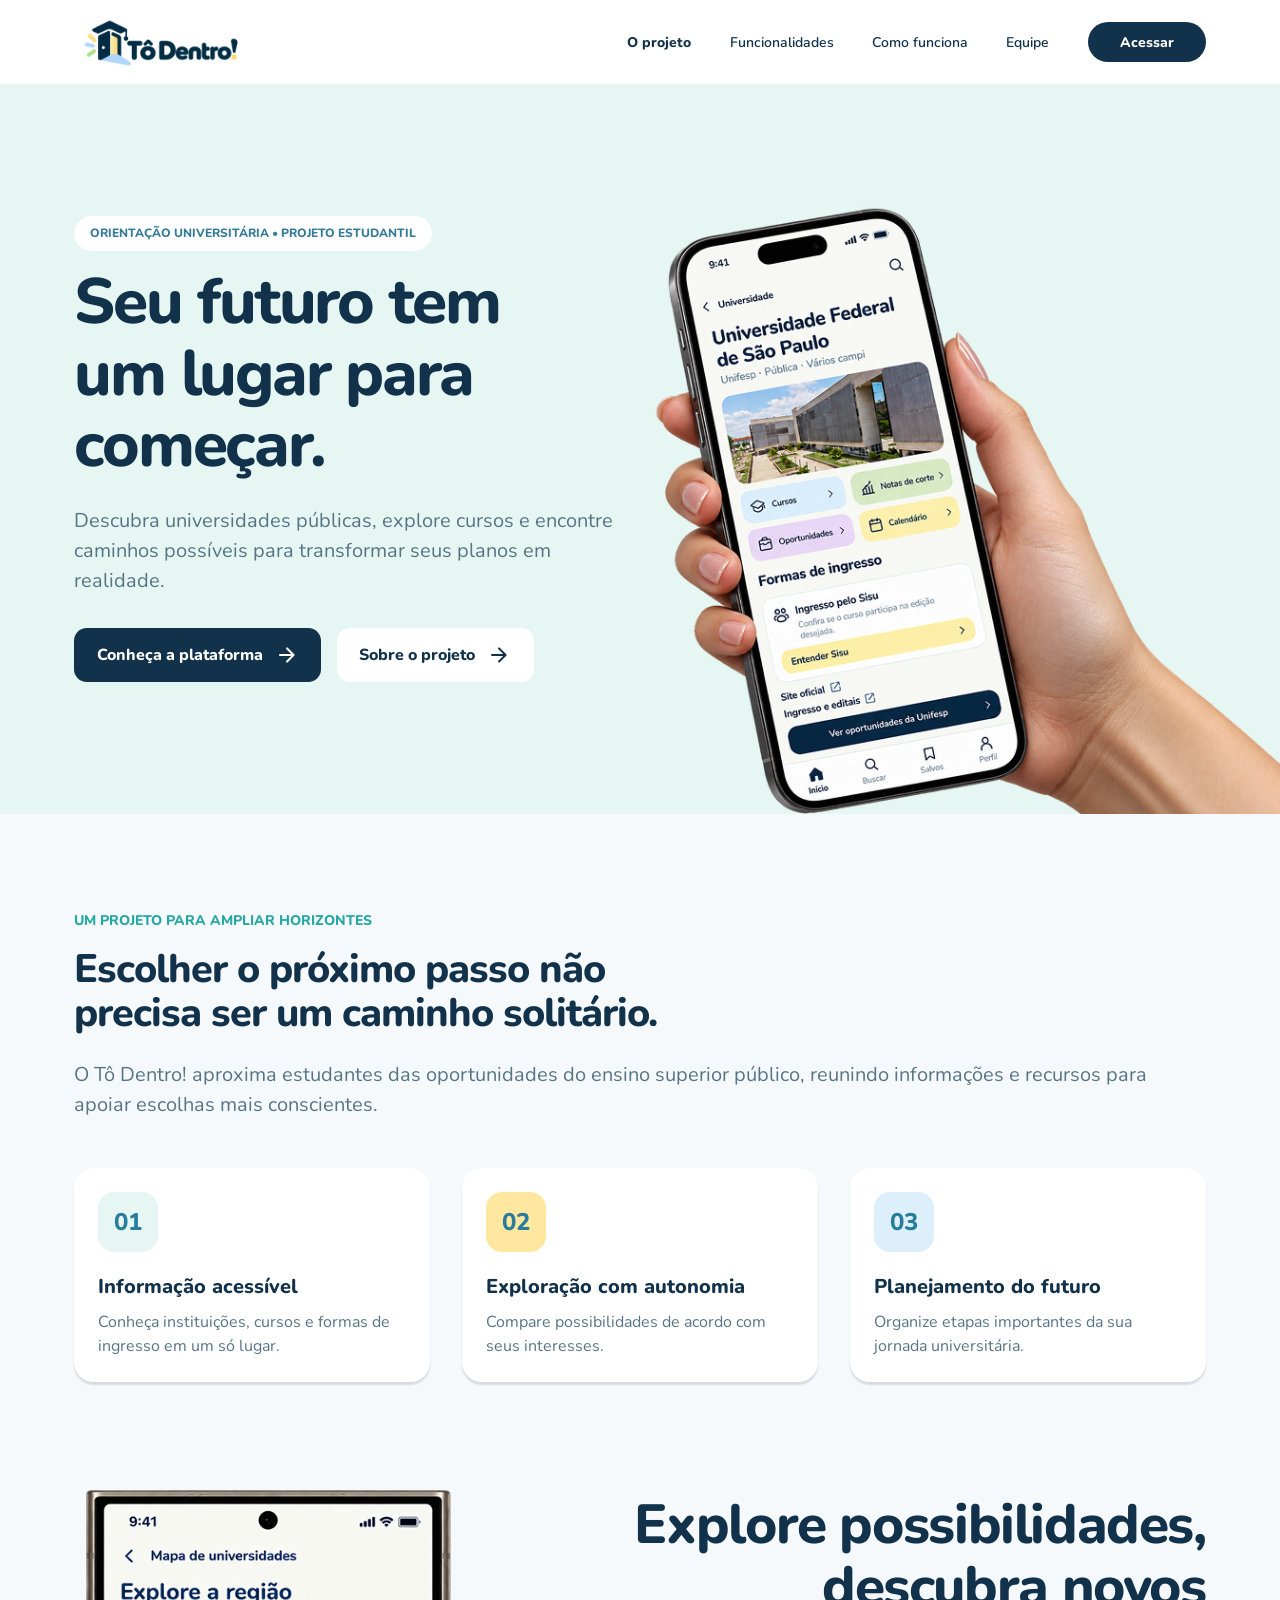
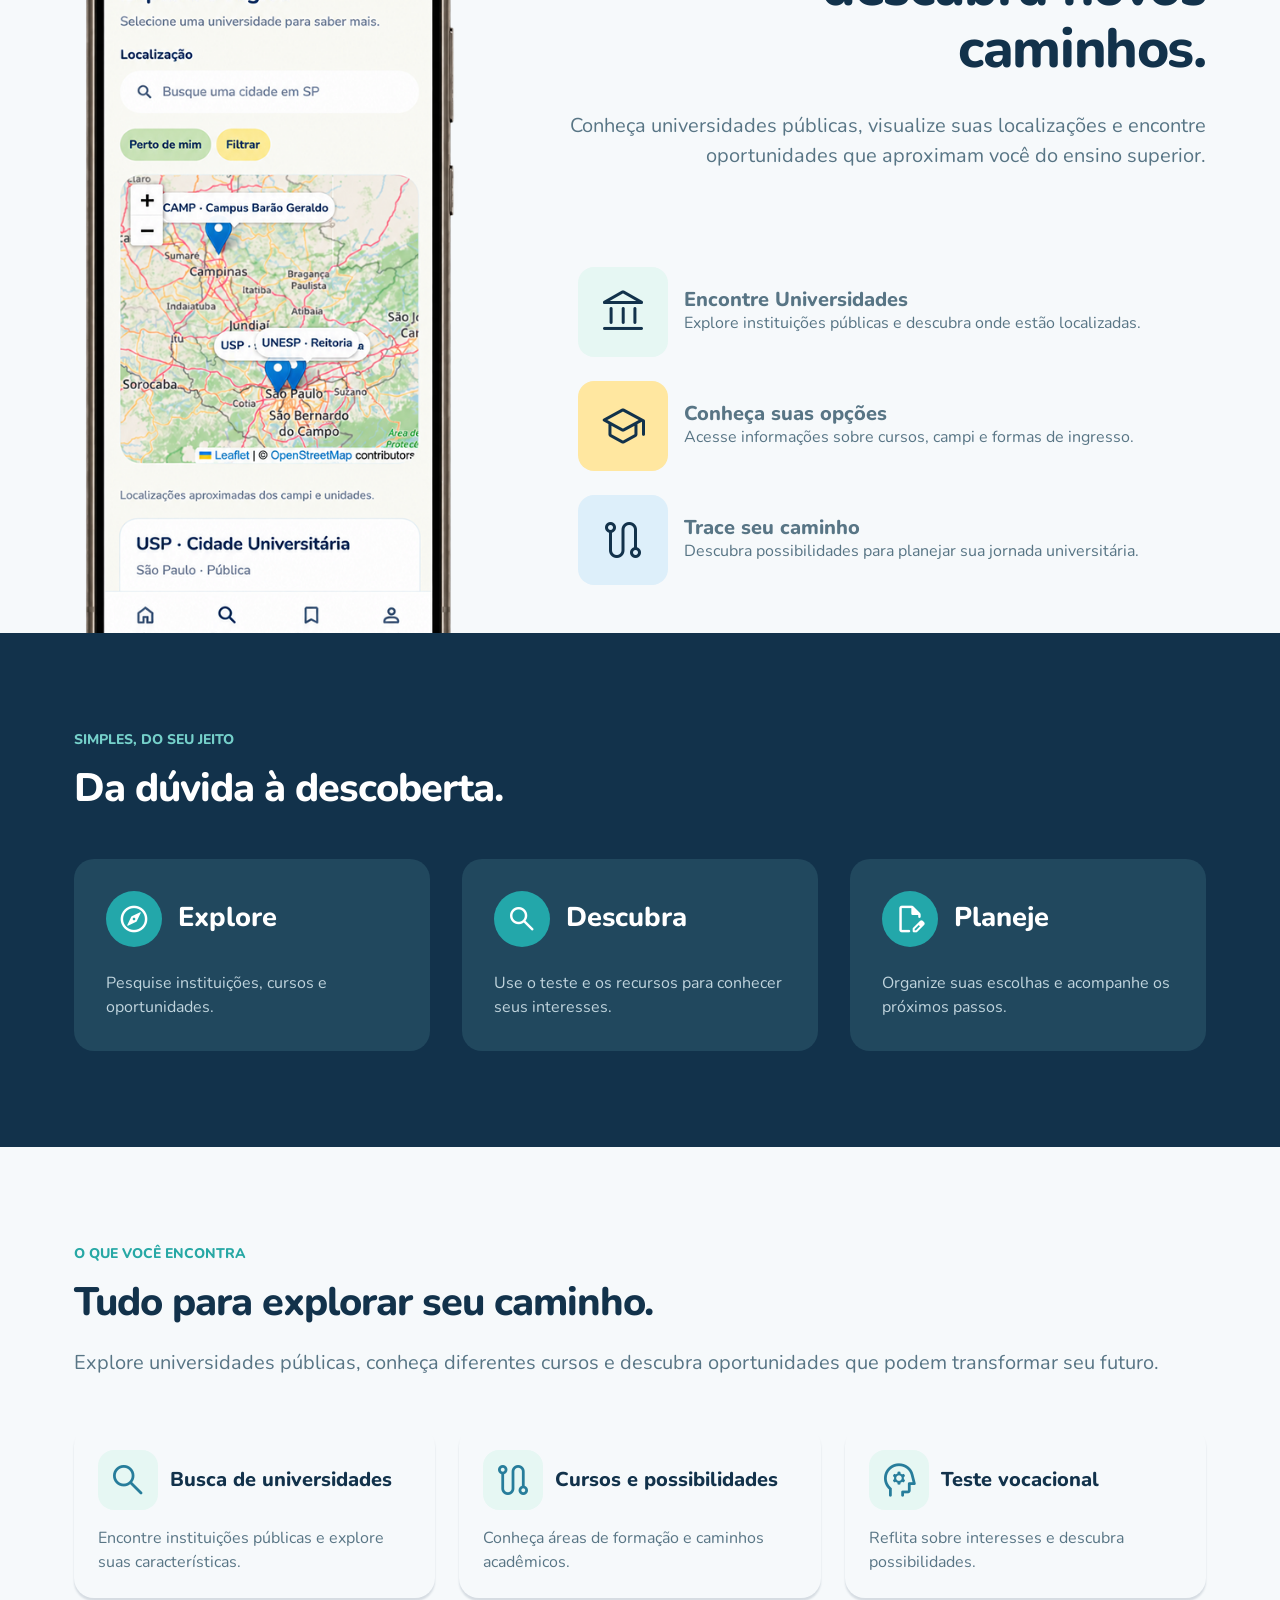
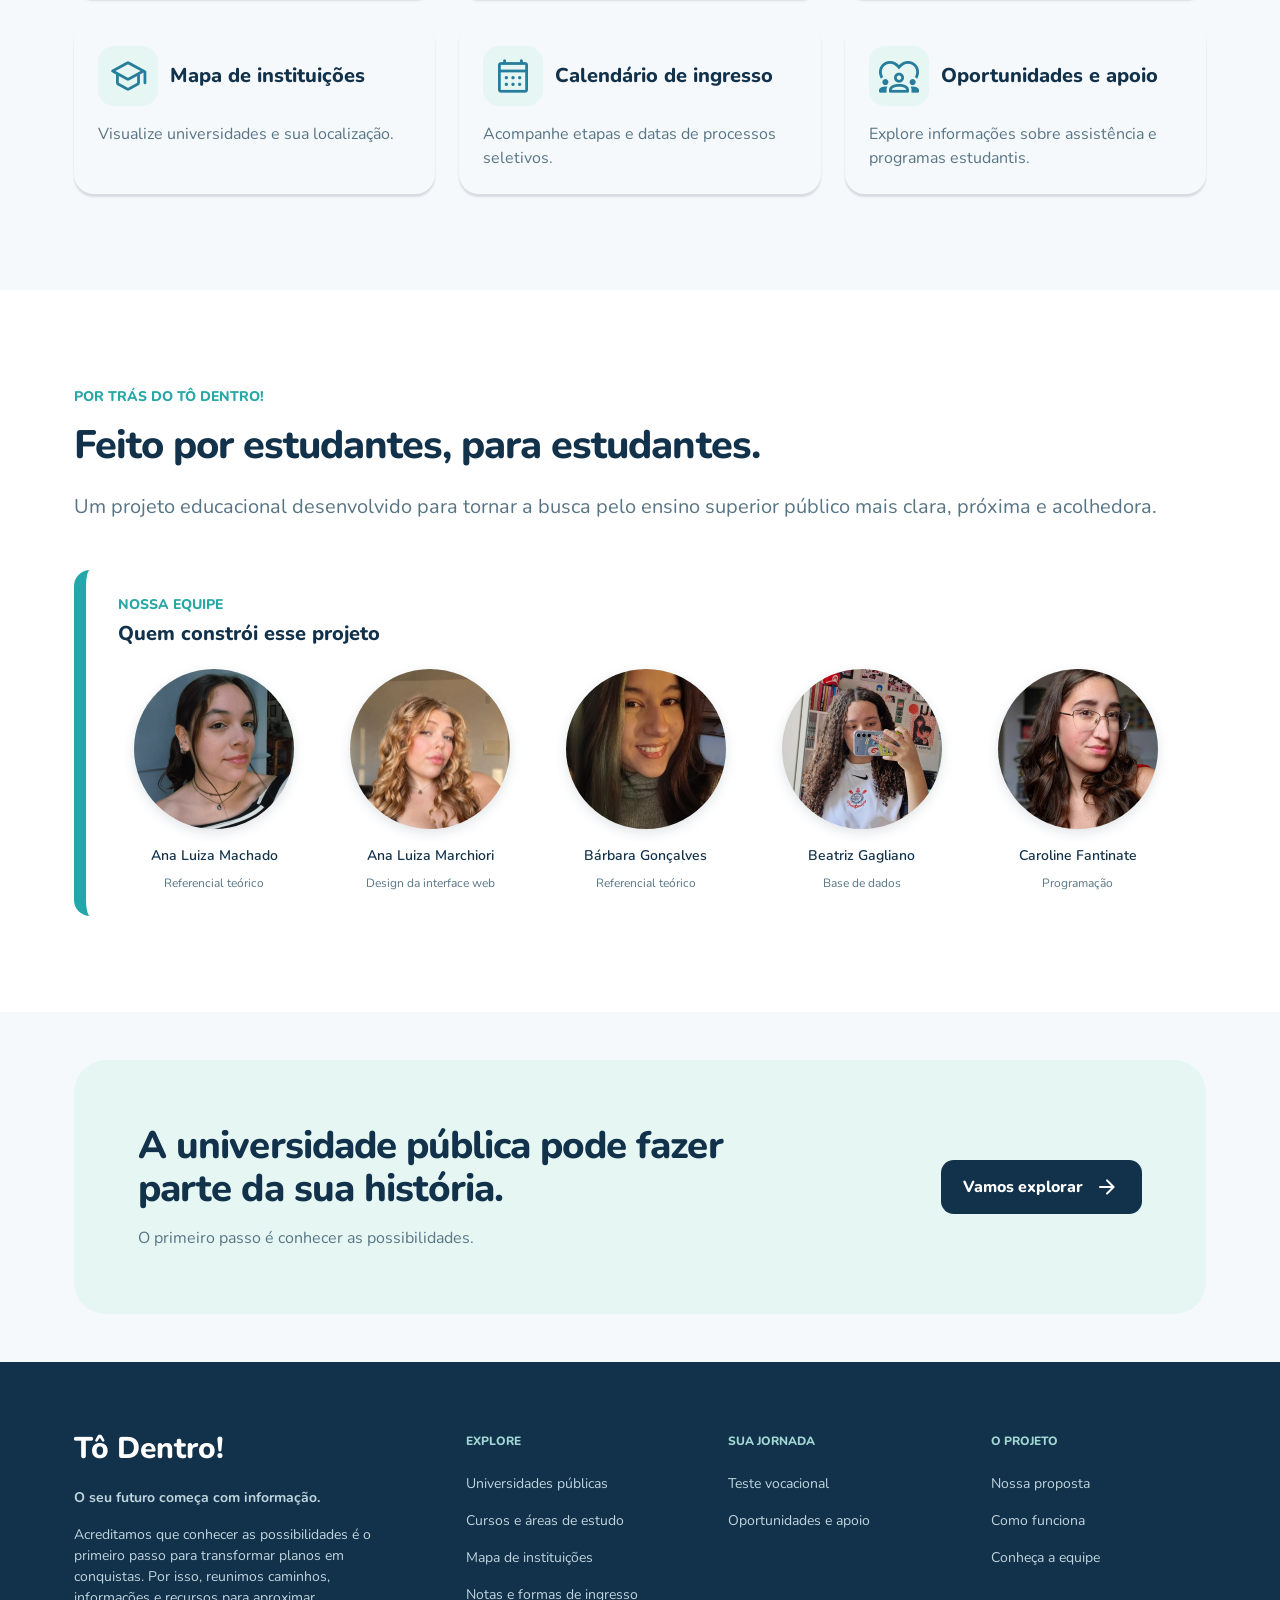
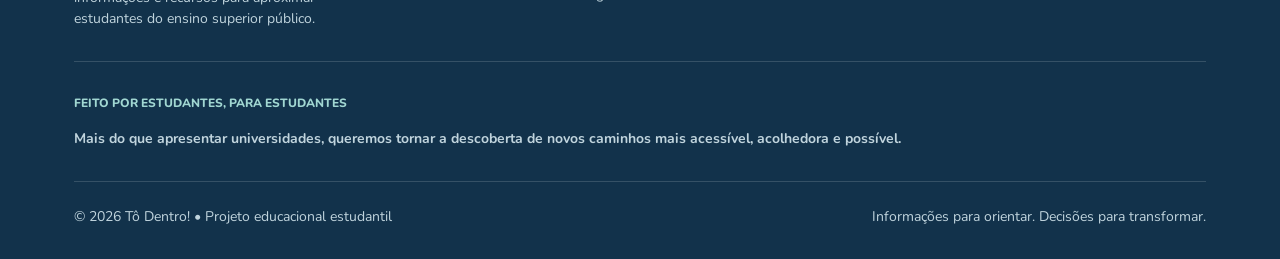
==== commit 5b1a079e: "feat: add funcionalidades page" ====
--- a/index.html
+++ b/index.html
@@ -24,19 +24,25 @@
                     <h1 id="hero-title">Seu futuro tem<br> um lugar para<br> começar.</h1>
                     <p>Descubra universidades públicas, explore cursos e encontre caminhos possíveis para transformar
                         seus planos em realidade.</p>
-                    <div class="button-group"><a class="button" data-platform-link>Conheça a plataforma <span
-                                class="material-symbols-rounded" aria-hidden="true">arrow_forward</span></a><a
-                            class="button button-light" href="#projeto">Sobre o projeto <span
-                                class="material-symbols-rounded" aria-hidden="true">arrow_forward</span></a></div>
+                    <div class="button-group">
+                        <a class="button" data-platform-link>Conheça a plataforma
+                            <span class="material-symbols-rounded" aria-hidden="true">arrow_forward</span>
+                        </a>
+                        <a class="button button-light" href="#projeto">Sobre o projeto
+                            <span class="material-symbols-rounded" aria-hidden="true">arrow_forward</span>
+                        </a>
+                    </div>
                 </div>
-                <figure class="hero-media"><img src="assets/images/mockups/hero-universidade.png"
+                <figure class="hero-media">
+                    <img src="assets/images/mockups/hero-universidade.png"
                         alt="Tela de uma universidade no Tô Dentro!, apresentada em um celular" fetchpriority="high">
                 </figure>
             </div>
         </section>
 
         <section class="section project" id="projeto" aria-labelledby="project-title">
-            <div class="container"><span class="eyebrow">Um projeto para ampliar horizontes</span>
+            <div class="container">
+                <span class="eyebrow">Um projeto para ampliar horizontes</span>
                 <h2 id="project-title">Escolher o próximo passo não<br> precisa ser um caminho solitário.</h2>
                 <p class="section-intro">O Tô Dentro! aproxima estudantes das oportunidades do ensino superior público,
                     reunindo informações e recursos para apoiar escolhas mais conscientes.</p>
@@ -46,7 +52,8 @@
 
         <section class="discovery" aria-labelledby="discovery-title">
             <div class="container discovery-layout">
-                <figure class="map-media"><img src="assets/images/mockups/mapa-universidades.png"
+                <figure class="map-media">
+                    <img src="assets/images/mockups/mapa-universidades.png"
                         alt="Tela do mapa de universidades do Tô Dentro! em um celular" loading="lazy">
                 </figure>
                 <div class="discovery-copy">
@@ -64,6 +71,7 @@
                 <div class="card-grid" id="journey-list"></div>
             </div>
         </section>
+
         <section class="section features" id="funcionalidades" aria-labelledby="features-title">
             <div class="container"><span class="eyebrow">O que você encontra</span>
                 <h2 id="features-title">Tudo para explorar seu caminho.</h2>
@@ -103,6 +111,7 @@
     <script src="js/config.js" defer></script>
     <script src="js/components/site-header.js" defer></script>
     <script src="js/components/site-footer.js" defer></script>
+    <script src="js/site.js" defer></script>
     <script src="js/home.js" defer></script>
 </body>
 
--- a/css/main.css
+++ b/css/main.css
@@ -5,3 +5,5 @@
 @import url('./base/global.css');
 @import url('./components/layout.css');
 @import url('./pages/home.css');
+@import url('./pages/funcionalidades.css');
+@import url('./responsive.css');
